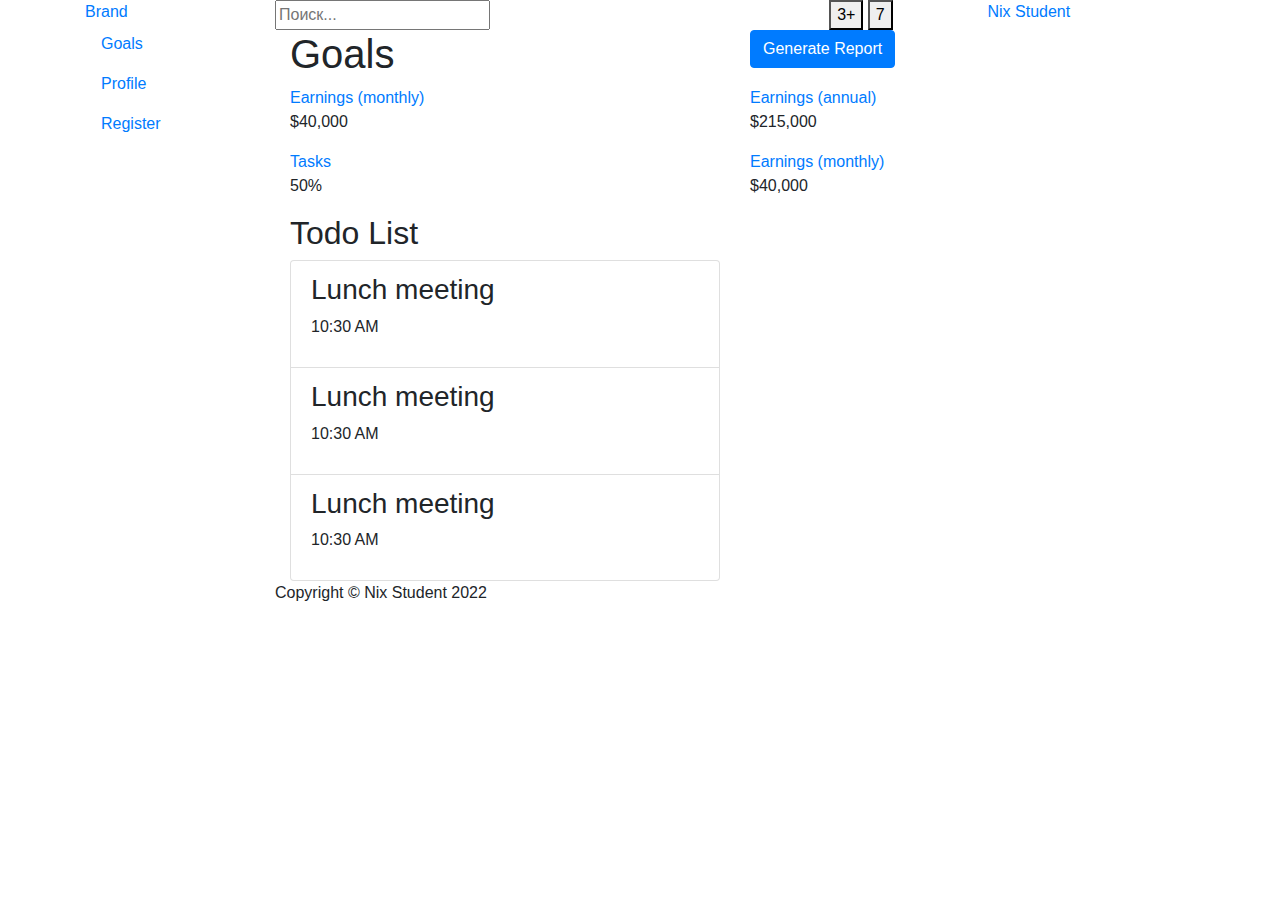
==== HW_bootstrap/index.html @ 2fa080c9 "homework bootstrap" ====
<!DOCTYPE html>
<html lang="en">
<head>
  <meta charset="UTF-8">
  <meta http-equiv="X-UA-Compatible" content="IE=edge">
  <meta name="viewport" content="width=device-width, initial-scale=1.0">
  <link rel="stylesheet" href="https://stackpath.bootstrapcdn.com/bootstrap/4.3.1/css/bootstrap.min.css" integrity="sha384-ggOyR0iXCbMQv3Xipma34MD+dH/1fQ784/j6cY/iJTQUOhcWr7x9JvoRxT2MZw1T" crossorigin="anonymous">
  <title>Goals</title>
</head>
<body>
  <div class="container">
    <div class="row">
      <div class="col-md-2">
        <nav class="nav flex-column">
          <a href="#" class="logo">Brand</a>
          <ul class="menu__list nav flex-column">
            <li class="menu-item nav-item active">
              <a class="menu__link nav-link" href="#">Goals</a>
            </li>
            <li class="menu-item nav-item">
              <a class="menu__link nav-link" href="profile.html">Profile</a>
            </li>
            <li class="menu-item nav-item">
              <a class="menu__link nav-link" href="register.html">Register</a>
            </li>
          </ul>
        </nav>
      </div>
      <div class="col-md-10">
        <header class="row">
          <div class="col-md-7">
            <form class="search" action="#" method="get">
              <label hidden id="search">Поле поиска</label>
              <input class="search-field" type="text" name="search" id="search" placeholder="Поиск...">
            </form>
          </div>
          <div class="col-md-2">
            <button class="notifications" type="button">
              <span>3+</span>
            </button>
            <button class="notifications" type="button">
              <span>7</span>
            </button>
          </div>
          <div class="col-md-3">
            <div class="profile">
              <a class="profile-name" href="#" data-text="O">Nix Student</a>
            </div>
          </div>
        </header>
        <main class="col-md-12">
          <div class="row">
            <h1 class="col-md-6 h1 title">Goals</h1>
            <div class="col-md-6">
              <button class="btn btn-primary" type="button">Generate Report</button>
            </div>
          </div>
          <div class="row">
            <div class="col-md-6">
              <a href="#">Earnings (monthly)</a>
              <p>$40,000</p>
            </div>
            <div class="col-md-6">
              <a href="#">Earnings (annual)</a>
              <p>$215,000</p>
            </div>
            <div class="col-md-6">
              <a href="#">Tasks</a>
              <p>50%</p>
            </div>
            <div class="col-md-6">
              <a href="#">Earnings (monthly)</a>
              <p>$40,000</p>
            </div>
          </div>
          <div class="row">
            <div class="col-md-6">
              <h2>Todo List</h2>
              <ul class="list-group">
                <li class="list-group-item">
                  <h3>Lunch meeting</h3>
                  <p>10:30 AM</p>
                </li>
                <li class="list-group-item">
                  <h3>Lunch meeting</h3>
                  <p>10:30 AM</p>
                </li>
                <li class="list-group-item">
                  <h3>Lunch meeting</h3>
                  <p>10:30 AM</p>
                </li>
              </ul>
            </div>
          </div>
        </main>
        <div class="row">
          <footer class="col-6">
            <p>Copyright &copy; Nix Student 2022</p>
          </footer>
        </div>
        
      </div>
      
    </div>
  </div>

  <script src="https://stackpath.bootstrapcdn.com/bootstrap/4.3.1/js/bootstrap.min.js" integrity="sha384-JjSmVgyd0p3pXB1rRibZUAYoIIy6OrQ6VrjIEaFf/nJGzIxFDsf4x0xIM+B07jRM" crossorigin="anonymous"></script>
  <script src="https://code.jquery.com/jquery-3.3.1.slim.min.js" integrity="sha384-q8i/X+965DzO0rT7abK41JStQIAqVgRVzpbzo5smXKp4YfRvH+8abtTE1Pi6jizo" crossorigin="anonymous"></script>
  <script src="https://cdnjs.cloudflare.com/ajax/libs/popper.js/1.14.7/umd/popper.min.js" integrity="sha384-UO2eT0CpHqdSJQ6hJty5KVphtPhzWj9WO1clHTMGa3JDZwrnQq4sF86dIHNDz0W1" crossorigin="anonymous"></script>
</body>
</html>
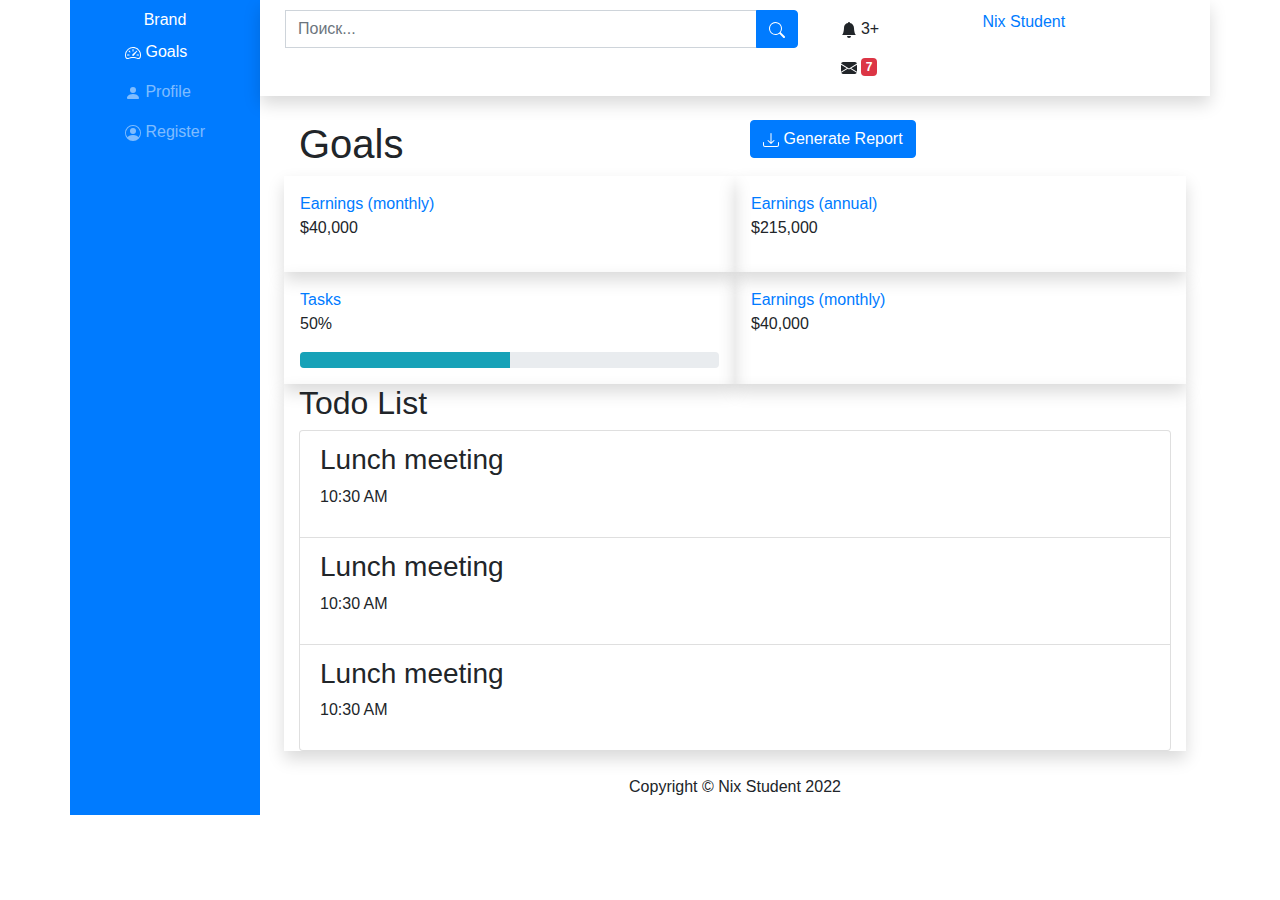
==== commit 68a80c05: "added changes" ====
--- a/HW_bootstrap/index.html
+++ b/HW_bootstrap/index.html
@@ -1,45 +1,96 @@
 <!DOCTYPE html>
 <html lang="en">
+
 <head>
   <meta charset="UTF-8">
   <meta http-equiv="X-UA-Compatible" content="IE=edge">
   <meta name="viewport" content="width=device-width, initial-scale=1.0">
-  <link rel="stylesheet" href="https://stackpath.bootstrapcdn.com/bootstrap/4.3.1/css/bootstrap.min.css" integrity="sha384-ggOyR0iXCbMQv3Xipma34MD+dH/1fQ784/j6cY/iJTQUOhcWr7x9JvoRxT2MZw1T" crossorigin="anonymous">
+  <link rel="stylesheet" href="https://stackpath.bootstrapcdn.com/bootstrap/4.3.1/css/bootstrap.min.css"
+    integrity="sha384-ggOyR0iXCbMQv3Xipma34MD+dH/1fQ784/j6cY/iJTQUOhcWr7x9JvoRxT2MZw1T" crossorigin="anonymous">
+  <link rel="stylesheet" href="css/style.css">
   <title>Goals</title>
 </head>
+
 <body>
-  <div class="container">
+  <div class="container bg-">
     <div class="row">
-      <div class="col-md-2">
-        <nav class="nav flex-column">
-          <a href="#" class="logo">Brand</a>
-          <ul class="menu__list nav flex-column">
-            <li class="menu-item nav-item active">
-              <a class="menu__link nav-link" href="#">Goals</a>
+      <div class="col-md-2 bg-primary">
+
+        <nav class="navbar flex-column navbar-dark">
+          <a class="logo">Brand</a>
+          <ul class="navbar-nav">
+            <li class="nav-item active">
+              <a class="nav-link" href="index.html">
+                <span>
+                  <svg xmlns="http://www.w3.org/2000/svg" width="16" height="16" fill="currentColor"
+                    class="bi bi-speedometer2" viewBox="0 0 16 16">
+                    <path
+                      d="M8 4a.5.5 0 0 1 .5.5V6a.5.5 0 0 1-1 0V4.5A.5.5 0 0 1 8 4zM3.732 5.732a.5.5 0 0 1 .707 0l.915.914a.5.5 0 1 1-.708.708l-.914-.915a.5.5 0 0 1 0-.707zM2 10a.5.5 0 0 1 .5-.5h1.586a.5.5 0 0 1 0 1H2.5A.5.5 0 0 1 2 10zm9.5 0a.5.5 0 0 1 .5-.5h1.5a.5.5 0 0 1 0 1H12a.5.5 0 0 1-.5-.5zm.754-4.246a.389.389 0 0 0-.527-.02L7.547 9.31a.91.91 0 1 0 1.302 1.258l3.434-4.297a.389.389 0 0 0-.029-.518z" />
+                    <path fill-rule="evenodd"
+                      d="M0 10a8 8 0 1 1 15.547 2.661c-.442 1.253-1.845 1.602-2.932 1.25C11.309 13.488 9.475 13 8 13c-1.474 0-3.31.488-4.615.911-1.087.352-2.49.003-2.932-1.25A7.988 7.988 0 0 1 0 10zm8-7a7 7 0 0 0-6.603 9.329c.203.575.923.876 1.68.63C4.397 12.533 6.358 12 8 12s3.604.532 4.923.96c.757.245 1.477-.056 1.68-.631A7 7 0 0 0 8 3z" />
+                  </svg>
+                </span>
+                Goals</a>
             </li>
-            <li class="menu-item nav-item">
-              <a class="menu__link nav-link" href="profile.html">Profile</a>
+            <li class="nav-item">
+              <a class="nav-link" href="profile.html">
+                <span>
+                  <svg xmlns="http://www.w3.org/2000/svg" width="16" height="16" fill="currentColor"
+                    class="bi bi-person-fill" viewBox="0 0 16 16">
+                    <path d="M3 14s-1 0-1-1 1-4 6-4 6 3 6 4-1 1-1 1H3zm5-6a3 3 0 1 0 0-6 3 3 0 0 0 0 6z" />
+                  </svg>
+                </span>
+                Profile</a>
             </li>
-            <li class="menu-item nav-item">
-              <a class="menu__link nav-link" href="register.html">Register</a>
+            <li class="nav-item">
+              <a class="nav-link" href="register.html">
+                <span>
+                  <svg xmlns="http://www.w3.org/2000/svg" width="16" height="16" fill="currentColor"
+                    class="bi bi-person-circle" viewBox="0 0 16 16">
+                    <path d="M11 6a3 3 0 1 1-6 0 3 3 0 0 1 6 0z" />
+                    <path fill-rule="evenodd"
+                      d="M0 8a8 8 0 1 1 16 0A8 8 0 0 1 0 8zm8-7a7 7 0 0 0-5.468 11.37C3.242 11.226 4.805 10 8 10s4.757 1.225 5.468 2.37A7 7 0 0 0 8 1z" />
+                  </svg>
+                </span>
+                Register</a>
             </li>
           </ul>
         </nav>
       </div>
       <div class="col-md-10">
-        <header class="row">
+        <header class="row header shadow">
           <div class="col-md-7">
-            <form class="search" action="#" method="get">
+            <form class="search input-group" action="#" method="get">
               <label hidden id="search">Поле поиска</label>
-              <input class="search-field" type="text" name="search" id="search" placeholder="Поиск...">
+              <input class="search-field form-control" type="text" name="search" id="search" placeholder="Поиск..."
+                area-label="Search term" area-describedby="basic-addon">
+              <div class="input-group-append">
+                <button class="btn btn-primary" type="button">
+                  <svg xmlns="http://www.w3.org/2000/svg" width="16" height="16" fill="currentColor"
+                    class="bi bi-search" viewBox="0 0 16 16">
+                    <path
+                      d="M11.742 10.344a6.5 6.5 0 1 0-1.397 1.398h-.001c.03.04.062.078.098.115l3.85 3.85a1 1 0 0 0 1.415-1.414l-3.85-3.85a1.007 1.007 0 0 0-.115-.1zM12 6.5a5.5 5.5 0 1 1-11 0 5.5 5.5 0 0 1 11 0z" />
+                  </svg>
+                </button>
+              </div>
             </form>
           </div>
           <div class="col-md-2">
-            <button class="notifications" type="button">
+            <button class="btn" type="button">
+              <svg xmlns="http://www.w3.org/2000/svg" width="16" height="16" fill="currentColor" class="bi bi-bell-fill"
+                viewBox="0 0 16 16">
+                <path
+                  d="M8 16a2 2 0 0 0 2-2H6a2 2 0 0 0 2 2zm.995-14.901a1 1 0 1 0-1.99 0A5.002 5.002 0 0 0 3 6c0 1.098-.5 6-2 7h14c-1.5-1-2-5.902-2-7 0-2.42-1.72-4.44-4.005-4.901z" />
+              </svg>
               <span>3+</span>
             </button>
-            <button class="notifications" type="button">
-              <span>7</span>
+            <button class="btn" type="button">
+              <svg xmlns="http://www.w3.org/2000/svg" width="16" height="16" fill="currentColor"
+                class="bi bi-envelope-fill" viewBox="0 0 16 16">
+                <path
+                  d="M.05 3.555A2 2 0 0 1 2 2h12a2 2 0 0 1 1.95 1.555L8 8.414.05 3.555ZM0 4.697v7.104l5.803-3.558L0 4.697ZM6.761 8.83l-6.57 4.027A2 2 0 0 0 2 14h12a2 2 0 0 0 1.808-1.144l-6.57-4.027L8 9.586l-1.239-.757Zm3.436-.586L16 11.801V4.697l-5.803 3.546Z" />
+              </svg>
+              <span class="badge badge-danger">7</span>
             </button>
           </div>
           <div class="col-md-3">
@@ -48,64 +99,81 @@
             </div>
           </div>
         </header>
-        <main class="col-md-12">
-          <div class="row">
-            <h1 class="col-md-6 h1 title">Goals</h1>
-            <div class="col-md-6">
-              <button class="btn btn-primary" type="button">Generate Report</button>
+        <main class="row p-4">
+
+          <h1 class="col-md-6 h1 title">Goals</h1>
+          <div class="col-md-6">
+            <button class="btn btn-primary" type="button">
+              <svg xmlns="http://www.w3.org/2000/svg" width="16" height="16" fill="currentColor" class="bi bi-download"
+                viewBox="0 0 16 16">
+                <path
+                  d="M.5 9.9a.5.5 0 0 1 .5.5v2.5a1 1 0 0 0 1 1h12a1 1 0 0 0 1-1v-2.5a.5.5 0 0 1 1 0v2.5a2 2 0 0 1-2 2H2a2 2 0 0 1-2-2v-2.5a.5.5 0 0 1 .5-.5z" />
+                <path
+                  d="M7.646 11.854a.5.5 0 0 0 .708 0l3-3a.5.5 0 0 0-.708-.708L8.5 10.293V1.5a.5.5 0 0 0-1 0v8.793L5.354 8.146a.5.5 0 1 0-.708.708l3 3z" />
+              </svg>
+              Generate Report</button>
+          </div>
+
+
+          <div class="col-md-6 shadow p-3">
+            <a href="#">Earnings (monthly)</a>
+            <p>$40,000</p>
+          </div>
+          <div class="col-md-6 shadow p-3">
+            <a href="#">Earnings (annual)</a>
+            <p>$215,000</p>
+          </div>
+          <div class="col-md-6 shadow p-3">
+            <a href="#">Tasks</a>
+            <p>50%</p>
+            <div class="progress">
+              <div class="progress-bar bg-info" role="progressbar" style="width: 50%" aria-valuenow="25"
+                aria-valuemin="0" aria-valuemax="100"></div>
             </div>
           </div>
-          <div class="row">
-            <div class="col-md-6">
-              <a href="#">Earnings (monthly)</a>
-              <p>$40,000</p>
-            </div>
-            <div class="col-md-6">
-              <a href="#">Earnings (annual)</a>
-              <p>$215,000</p>
-            </div>
-            <div class="col-md-6">
-              <a href="#">Tasks</a>
-              <p>50%</p>
-            </div>
-            <div class="col-md-6">
-              <a href="#">Earnings (monthly)</a>
-              <p>$40,000</p>
-            </div>
+          <div class="col-md-6 shadow p-3">
+            <a href="#">Earnings (monthly)</a>
+            <p>$40,000</p>
           </div>
-          <div class="row">
-            <div class="col-md-6">
-              <h2>Todo List</h2>
-              <ul class="list-group">
-                <li class="list-group-item">
-                  <h3>Lunch meeting</h3>
-                  <p>10:30 AM</p>
-                </li>
-                <li class="list-group-item">
-                  <h3>Lunch meeting</h3>
-                  <p>10:30 AM</p>
-                </li>
-                <li class="list-group-item">
-                  <h3>Lunch meeting</h3>
-                  <p>10:30 AM</p>
-                </li>
-              </ul>
-            </div>
+
+
+          <div class="col-md-12 shadow">
+            <h2 class="h2 title">Todo List</h2>
+            <ul class="list-group">
+              <li class="list-group-item">
+                <h3>Lunch meeting</h3>
+                <p>10:30 AM</p>
+              </li>
+              <li class="list-group-item">
+                <h3>Lunch meeting</h3>
+                <p>10:30 AM</p>
+              </li>
+              <li class="list-group-item">
+                <h3>Lunch meeting</h3>
+                <p>10:30 AM</p>
+              </li>
+            </ul>
           </div>
+
         </main>
-        <div class="row">
-          <footer class="col-6">
-            <p>Copyright &copy; Nix Student 2022</p>
-          </footer>
-        </div>
-        
+        <footer class="row justify-content-center">
+          <p>Copyright &copy; Nix Student 2022</p>
+        </footer>
+
       </div>
-      
+
     </div>
   </div>
 
-  <script src="https://stackpath.bootstrapcdn.com/bootstrap/4.3.1/js/bootstrap.min.js" integrity="sha384-JjSmVgyd0p3pXB1rRibZUAYoIIy6OrQ6VrjIEaFf/nJGzIxFDsf4x0xIM+B07jRM" crossorigin="anonymous"></script>
-  <script src="https://code.jquery.com/jquery-3.3.1.slim.min.js" integrity="sha384-q8i/X+965DzO0rT7abK41JStQIAqVgRVzpbzo5smXKp4YfRvH+8abtTE1Pi6jizo" crossorigin="anonymous"></script>
-  <script src="https://cdnjs.cloudflare.com/ajax/libs/popper.js/1.14.7/umd/popper.min.js" integrity="sha384-UO2eT0CpHqdSJQ6hJty5KVphtPhzWj9WO1clHTMGa3JDZwrnQq4sF86dIHNDz0W1" crossorigin="anonymous"></script>
+  <script src="https://stackpath.bootstrapcdn.com/bootstrap/4.3.1/js/bootstrap.min.js"
+    integrity="sha384-JjSmVgyd0p3pXB1rRibZUAYoIIy6OrQ6VrjIEaFf/nJGzIxFDsf4x0xIM+B07jRM" crossorigin="anonymous">
+  </script>
+  <script src="https://code.jquery.com/jquery-3.3.1.slim.min.js"
+    integrity="sha384-q8i/X+965DzO0rT7abK41JStQIAqVgRVzpbzo5smXKp4YfRvH+8abtTE1Pi6jizo" crossorigin="anonymous">
+  </script>
+  <script src="https://cdnjs.cloudflare.com/ajax/libs/popper.js/1.14.7/umd/popper.min.js"
+    integrity="sha384-UO2eT0CpHqdSJQ6hJty5KVphtPhzWj9WO1clHTMGa3JDZwrnQq4sF86dIHNDz0W1" crossorigin="anonymous">
+  </script>
 </body>
+
 </html>--- a/HW_bootstrap/css/style.css
+++ b/HW_bootstrap/css/style.css
@@ -0,0 +1,39 @@
+.navbar a.logo {
+  color: #fff;
+}
+
+.header {
+  padding: 10px;
+}
+
+.navbar a.logo:hover {
+  color: #fff;
+}
+
+.profile-img {
+  width: 200px;
+  height: 200px;
+  object-fit: cover;
+}
+
+.register-img {
+  min-width: 200px;
+  height: auto;
+  object-fit: cover;
+}
+
+.photo-bg {
+  background-color: #e5e5e5;
+}
+
+.list-group-item > div {
+  margin-bottom: 10px;
+  display: flex;
+  justify-content: space-between;
+}
+
+.btn-facebook {
+  background-color: rgb(35, 10, 146);
+  color: #fff;
+}
+
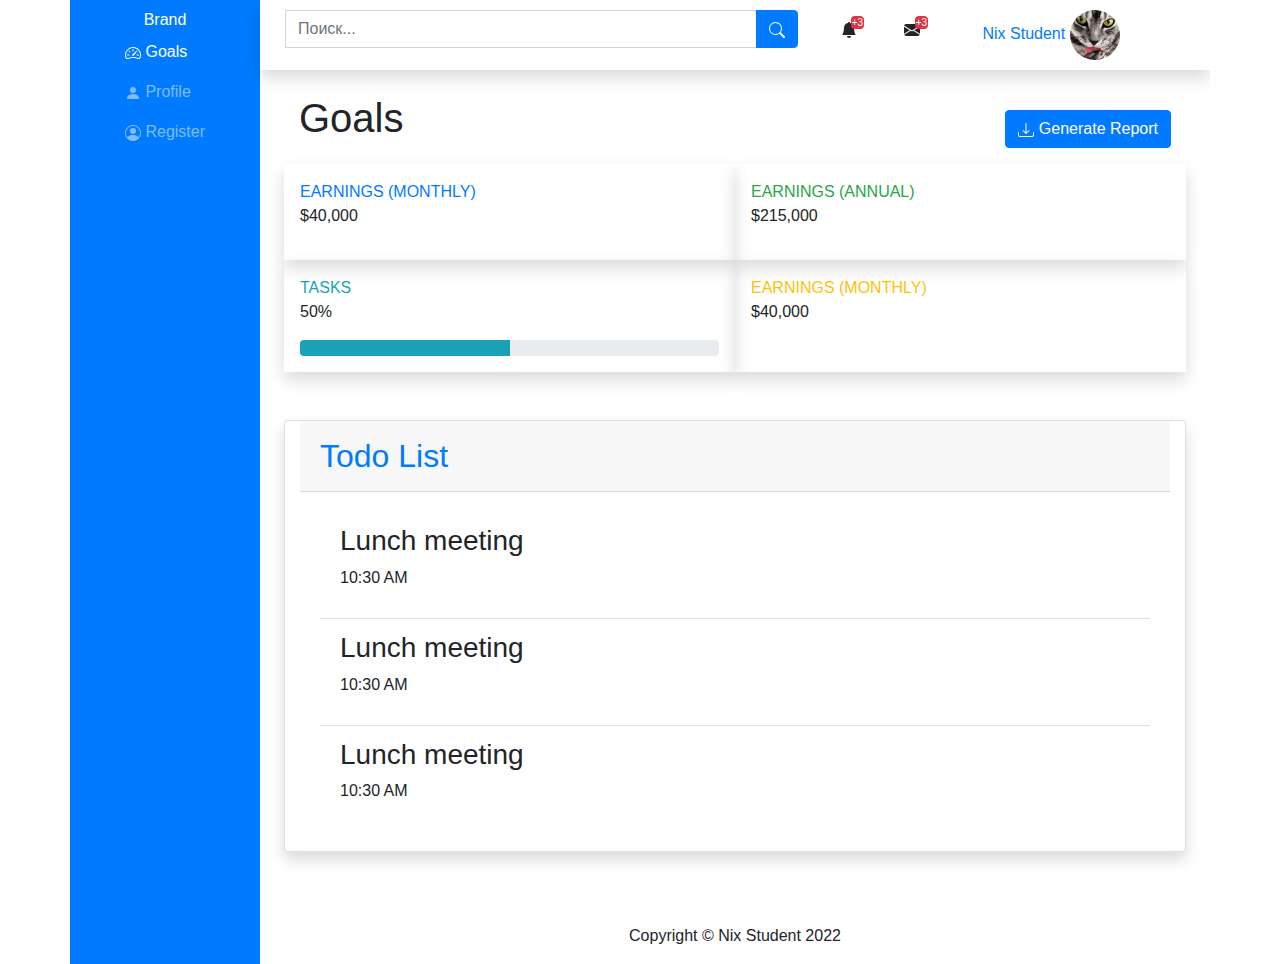
==== commit 38b6737d: "added changes" ====
--- a/HW_bootstrap/index.html
+++ b/HW_bootstrap/index.html
@@ -12,7 +12,7 @@
 </head>
 
 <body>
-  <div class="container bg-">
+  <div class="container overflow-hidden">
     <div class="row">
       <div class="col-md-2 bg-primary">
 
@@ -76,34 +76,35 @@
             </form>
           </div>
           <div class="col-md-2">
-            <button class="btn" type="button">
+            <button class="btn btn-alarm" type="button">
               <svg xmlns="http://www.w3.org/2000/svg" width="16" height="16" fill="currentColor" class="bi bi-bell-fill"
                 viewBox="0 0 16 16">
                 <path
                   d="M8 16a2 2 0 0 0 2-2H6a2 2 0 0 0 2 2zm.995-14.901a1 1 0 1 0-1.99 0A5.002 5.002 0 0 0 3 6c0 1.098-.5 6-2 7h14c-1.5-1-2-5.902-2-7 0-2.42-1.72-4.44-4.005-4.901z" />
               </svg>
-              <span>3+</span>
+
             </button>
-            <button class="btn" type="button">
+            <button class="btn btn-message" type="button">
               <svg xmlns="http://www.w3.org/2000/svg" width="16" height="16" fill="currentColor"
                 class="bi bi-envelope-fill" viewBox="0 0 16 16">
                 <path
                   d="M.05 3.555A2 2 0 0 1 2 2h12a2 2 0 0 1 1.95 1.555L8 8.414.05 3.555ZM0 4.697v7.104l5.803-3.558L0 4.697ZM6.761 8.83l-6.57 4.027A2 2 0 0 0 2 14h12a2 2 0 0 0 1.808-1.144l-6.57-4.027L8 9.586l-1.239-.757Zm3.436-.586L16 11.801V4.697l-5.803 3.546Z" />
               </svg>
-              <span class="badge badge-danger">7</span>
+
             </button>
           </div>
           <div class="col-md-3">
             <div class="profile">
               <a class="profile-name" href="#" data-text="O">Nix Student</a>
+              <img class="user-img rounded-circle" src="img/user-img2.jpg" alt="">
             </div>
           </div>
         </header>
         <main class="row p-4">
 
           <h1 class="col-md-6 h1 title">Goals</h1>
-          <div class="col-md-6">
-            <button class="btn btn-primary" type="button">
+          <div class="col-md-6 my-3">
+            <button class="btn btn-primary float-right" type="button">
               <svg xmlns="http://www.w3.org/2000/svg" width="16" height="16" fill="currentColor" class="bi bi-download"
                 viewBox="0 0 16 16">
                 <path
@@ -116,15 +117,15 @@
 
 
           <div class="col-md-6 shadow p-3">
-            <a href="#">Earnings (monthly)</a>
+            <a class="text-uppercase text-primary" href="#">Earnings (monthly)</a>
             <p>$40,000</p>
           </div>
           <div class="col-md-6 shadow p-3">
-            <a href="#">Earnings (annual)</a>
+            <a class="text-uppercase text-success" href="#">Earnings (annual)</a>
             <p>$215,000</p>
           </div>
           <div class="col-md-6 shadow p-3">
-            <a href="#">Tasks</a>
+            <a class="text-uppercase text-info" href="#">Tasks</a>
             <p>50%</p>
             <div class="progress">
               <div class="progress-bar bg-info" role="progressbar" style="width: 50%" aria-valuenow="25"
@@ -132,27 +133,29 @@
             </div>
           </div>
           <div class="col-md-6 shadow p-3">
-            <a href="#">Earnings (monthly)</a>
+            <a class="text-uppercase text-warning" href="#">Earnings (monthly)</a>
             <p>$40,000</p>
           </div>
 
 
-          <div class="col-md-12 shadow">
-            <h2 class="h2 title">Todo List</h2>
-            <ul class="list-group">
-              <li class="list-group-item">
-                <h3>Lunch meeting</h3>
-                <p>10:30 AM</p>
-              </li>
-              <li class="list-group-item">
-                <h3>Lunch meeting</h3>
-                <p>10:30 AM</p>
-              </li>
-              <li class="list-group-item">
-                <h3>Lunch meeting</h3>
-                <p>10:30 AM</p>
-              </li>
-            </ul>
+          <div class="col-md-12 my-5 card shadow">
+            <h2 class="h2 card-header py-3 text-primary title">Todo List</h2>
+            <div class="card-body">
+              <ul class="list-group list-group-flush">
+                <li class="list-group-item">
+                  <h3>Lunch meeting</h3>
+                  <p>10:30 AM</p>
+                </li>
+                <li class="list-group-item">
+                  <h3>Lunch meeting</h3>
+                  <p>10:30 AM</p>
+                </li>
+                <li class="list-group-item">
+                  <h3>Lunch meeting</h3>
+                  <p>10:30 AM</p>
+                </li>
+              </ul>
+            </div>
           </div>
 
         </main>
--- a/HW_bootstrap/css/style.css
+++ b/HW_bootstrap/css/style.css
@@ -16,15 +16,44 @@
   object-fit: cover;
 }
 
+.user-img {
+  width: 50px;
+  height: 50px;
+  object-fit: cover;
+}
+
 .register-img {
-  min-width: 200px;
+  min-width: 180px;
   height: auto;
   object-fit: cover;
 }
 
-.photo-bg {
+.btn-alarm,
+.btn-message {
+  position: relative;
+}
+
+.btn-alarm::after,
+.btn-message::after {
+  position: relative;
+  content: '+3';
+  top: -0.5rem;
+  right: 1em;
+  font-size: x-small;
+  background-color: #dc3545;
+  color: #fff;
+  border-radius: 0.25rem;
+  padding: 0.05rem;
+}
+
+
+.rounded-more {
+  border-radius: 2rem;
+}
+
+/* .photo-bg {
   background-color: #e5e5e5;
-}
+} */
 
 .list-group-item > div {
   margin-bottom: 10px;
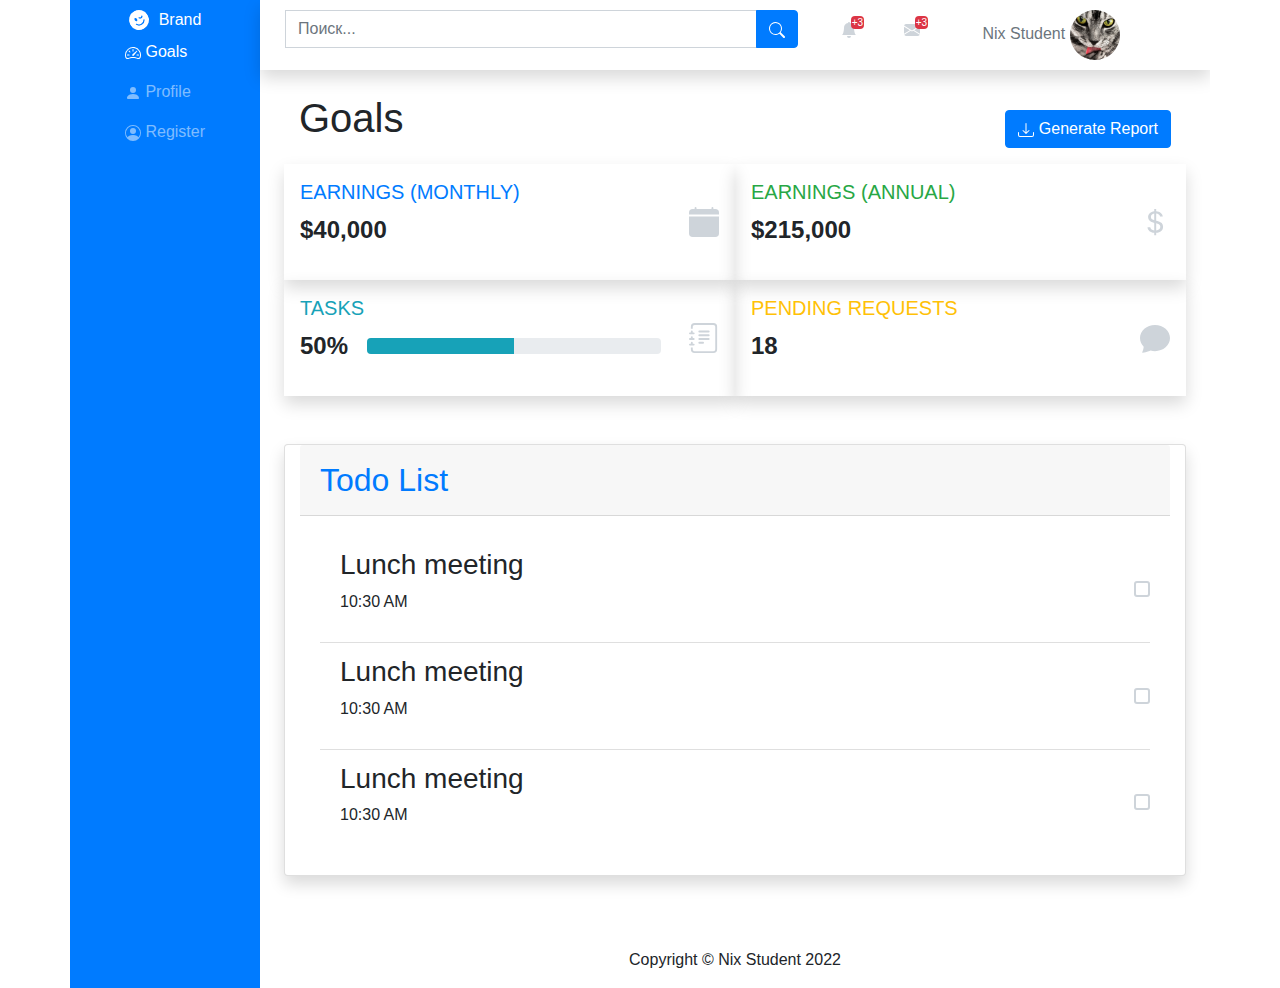
==== commit dd2169fb: "added changes" ====
--- a/HW_bootstrap/index.html
+++ b/HW_bootstrap/index.html
@@ -17,7 +17,13 @@
       <div class="col-md-2 bg-primary">
 
         <nav class="navbar flex-column navbar-dark">
-          <a class="logo">Brand</a>
+          <a class="logo">
+            <svg xmlns="http://www.w3.org/2000/svg" width="20" height="20" fill="currentColor"
+              class="bi bi-emoji-wink-fill" viewBox="0 0 16 16">
+              <path
+                d="M8 0a8 8 0 1 1 0 16A8 8 0 0 1 8 0zM7 6.5C7 5.672 6.552 5 6 5s-1 .672-1 1.5S5.448 8 6 8s1-.672 1-1.5zM4.285 9.567a.5.5 0 0 0-.183.683A4.498 4.498 0 0 0 8 12.5a4.5 4.5 0 0 0 3.898-2.25.5.5 0 1 0-.866-.5A3.498 3.498 0 0 1 8 11.5a3.498 3.498 0 0 1-3.032-1.75.5.5 0 0 0-.683-.183zm5.152-3.31a.5.5 0 0 0-.874.486c.33.595.958 1.007 1.687 1.007.73 0 1.356-.412 1.687-1.007a.5.5 0 0 0-.874-.486.934.934 0 0 1-.813.493.934.934 0 0 1-.813-.493z" />
+            </svg>
+            Brand</a>
           <ul class="navbar-nav">
             <li class="nav-item active">
               <a class="nav-link" href="index.html">
@@ -77,7 +83,7 @@
           </div>
           <div class="col-md-2">
             <button class="btn btn-alarm" type="button">
-              <svg xmlns="http://www.w3.org/2000/svg" width="16" height="16" fill="currentColor" class="bi bi-bell-fill"
+              <svg xmlns="http://www.w3.org/2000/svg" width="16" height="16" fill="#ced4da" class="bi bi-bell-fill"
                 viewBox="0 0 16 16">
                 <path
                   d="M8 16a2 2 0 0 0 2-2H6a2 2 0 0 0 2 2zm.995-14.901a1 1 0 1 0-1.99 0A5.002 5.002 0 0 0 3 6c0 1.098-.5 6-2 7h14c-1.5-1-2-5.902-2-7 0-2.42-1.72-4.44-4.005-4.901z" />
@@ -85,8 +91,8 @@
 
             </button>
             <button class="btn btn-message" type="button">
-              <svg xmlns="http://www.w3.org/2000/svg" width="16" height="16" fill="currentColor"
-                class="bi bi-envelope-fill" viewBox="0 0 16 16">
+              <svg xmlns="http://www.w3.org/2000/svg" width="16" height="16" fill="#ced4da" class="bi bi-envelope-fill"
+                viewBox="0 0 16 16">
                 <path
                   d="M.05 3.555A2 2 0 0 1 2 2h12a2 2 0 0 1 1.95 1.555L8 8.414.05 3.555ZM0 4.697v7.104l5.803-3.558L0 4.697ZM6.761 8.83l-6.57 4.027A2 2 0 0 0 2 14h12a2 2 0 0 0 1.808-1.144l-6.57-4.027L8 9.586l-1.239-.757Zm3.436-.586L16 11.801V4.697l-5.803 3.546Z" />
               </svg>
@@ -95,7 +101,7 @@
           </div>
           <div class="col-md-3">
             <div class="profile">
-              <a class="profile-name" href="#" data-text="O">Nix Student</a>
+              <a class="text-secondary" href="#" data-text="O">Nix Student</a>
               <img class="user-img rounded-circle" src="img/user-img2.jpg" alt="">
             </div>
           </div>
@@ -117,24 +123,50 @@
 
 
           <div class="col-md-6 shadow p-3">
-            <a class="text-uppercase text-primary" href="#">Earnings (monthly)</a>
-            <p>$40,000</p>
+            <h5 class="text-uppercase text-primary" href="#">Earnings (monthly)</h5>
+            <p class="goals-text">$40,000</p>
+            <svg xmlns="http://www.w3.org/2000/svg" width="30" height="30" fill="" class="bi bi-calendar-fill goals-img"
+              viewBox="0 0 16 16">
+              <path
+                d="M3.5 0a.5.5 0 0 1 .5.5V1h8V.5a.5.5 0 0 1 1 0V1h1a2 2 0 0 1 2 2v11a2 2 0 0 1-2 2H2a2 2 0 0 1-2-2V5h16V4H0V3a2 2 0 0 1 2-2h1V.5a.5.5 0 0 1 .5-.5z" />
+            </svg>
+          </div>
+          <div class="col-md-6 shadow p-3 g-5">
+            <h5 class="text-uppercase text-success" href="#">Earnings (annual)</h5>
+            <p class="goals-text">$215,000</p>
+            <svg xmlns="http://www.w3.org/2000/svg" width="30" height="30" fill=""
+              class="bi bi-currency-dollar goals-img" viewBox="0 0 16 16">
+              <path
+                d="M4 10.781c.148 1.667 1.513 2.85 3.591 3.003V15h1.043v-1.216c2.27-.179 3.678-1.438 3.678-3.3 0-1.59-.947-2.51-2.956-3.028l-.722-.187V3.467c1.122.11 1.879.714 2.07 1.616h1.47c-.166-1.6-1.54-2.748-3.54-2.875V1H7.591v1.233c-1.939.23-3.27 1.472-3.27 3.156 0 1.454.966 2.483 2.661 2.917l.61.162v4.031c-1.149-.17-1.94-.8-2.131-1.718H4zm3.391-3.836c-1.043-.263-1.6-.825-1.6-1.616 0-.944.704-1.641 1.8-1.828v3.495l-.2-.05zm1.591 1.872c1.287.323 1.852.859 1.852 1.769 0 1.097-.826 1.828-2.2 1.939V8.73l.348.086z" />
+            </svg>
           </div>
           <div class="col-md-6 shadow p-3">
-            <a class="text-uppercase text-success" href="#">Earnings (annual)</a>
-            <p>$215,000</p>
+            <h5 class="text-uppercase text-info" href="#">Tasks</h5>
+            <div class="goals-text d-flex align-items-center">50%
+              <div class="progress progress-width">
+                <div class="progress-bar bg-info" role="progressbar" style="width: 50%" aria-valuenow="25"
+                  aria-valuemin="0" aria-valuemax="100"></div>
+              </div>
+            </div>
+            <svg xmlns="http://www.w3.org/2000/svg" width="30" height="30" fill="" class="bi bi-journal-text goals-img"
+              viewBox="0 0 16 16">
+              <path
+                d="M5 10.5a.5.5 0 0 1 .5-.5h2a.5.5 0 0 1 0 1h-2a.5.5 0 0 1-.5-.5zm0-2a.5.5 0 0 1 .5-.5h5a.5.5 0 0 1 0 1h-5a.5.5 0 0 1-.5-.5zm0-2a.5.5 0 0 1 .5-.5h5a.5.5 0 0 1 0 1h-5a.5.5 0 0 1-.5-.5zm0-2a.5.5 0 0 1 .5-.5h5a.5.5 0 0 1 0 1h-5a.5.5 0 0 1-.5-.5z" />
+              <path
+                d="M3 0h10a2 2 0 0 1 2 2v12a2 2 0 0 1-2 2H3a2 2 0 0 1-2-2v-1h1v1a1 1 0 0 0 1 1h10a1 1 0 0 0 1-1V2a1 1 0 0 0-1-1H3a1 1 0 0 0-1 1v1H1V2a2 2 0 0 1 2-2z" />
+              <path
+                d="M1 5v-.5a.5.5 0 0 1 1 0V5h.5a.5.5 0 0 1 0 1h-2a.5.5 0 0 1 0-1H1zm0 3v-.5a.5.5 0 0 1 1 0V8h.5a.5.5 0 0 1 0 1h-2a.5.5 0 0 1 0-1H1zm0 3v-.5a.5.5 0 0 1 1 0v.5h.5a.5.5 0 0 1 0 1h-2a.5.5 0 0 1 0-1H1z" />
+            </svg>
+
           </div>
           <div class="col-md-6 shadow p-3">
-            <a class="text-uppercase text-info" href="#">Tasks</a>
-            <p>50%</p>
-            <div class="progress">
-              <div class="progress-bar bg-info" role="progressbar" style="width: 50%" aria-valuenow="25"
-                aria-valuemin="0" aria-valuemax="100"></div>
-            </div>
-          </div>
-          <div class="col-md-6 shadow p-3">
-            <a class="text-uppercase text-warning" href="#">Earnings (monthly)</a>
-            <p>$40,000</p>
+            <h5 class="text-uppercase text-warning" href="#">Pending requests</h5>
+            <p class="goals-text">18</p>
+            <svg xmlns="http://www.w3.org/2000/svg" width="30" height="30" fill="" class="goals-img bi bi-chat-fill"
+              viewBox="0 0 16 16">
+              <path
+                d="M8 15c4.418 0 8-3.134 8-7s-3.582-7-8-7-8 3.134-8 7c0 1.76.743 3.37 1.97 4.6-.097 1.016-.417 2.13-.771 2.966-.079.186.074.394.273.362 2.256-.37 3.597-.938 4.18-1.234A9.06 9.06 0 0 0 8 15z" />
+            </svg>
           </div>
 
 
@@ -145,14 +177,17 @@
                 <li class="list-group-item">
                   <h3>Lunch meeting</h3>
                   <p>10:30 AM</p>
+                  <span class="checkbox"></span>
                 </li>
                 <li class="list-group-item">
                   <h3>Lunch meeting</h3>
                   <p>10:30 AM</p>
+                  <span class="checkbox"></span>
                 </li>
                 <li class="list-group-item">
                   <h3>Lunch meeting</h3>
                   <p>10:30 AM</p>
+                  <span class="checkbox"></span>
                 </li>
               </ul>
             </div>
--- a/HW_bootstrap/css/style.css
+++ b/HW_bootstrap/css/style.css
@@ -1,5 +1,12 @@
 .navbar a.logo {
   color: #fff;
+  display: flex;
+  align-items: center;
+}
+
+.logo svg {
+  transform: rotate(-30deg);
+  margin-right: 10px;
 }
 
 .header {
@@ -46,11 +53,43 @@
   padding: 0.05rem;
 }
 
+.goals-img {
+   position: absolute;
+   right: 1rem;
+   top: 50%;
+   transform: translateY(-50%);
+   fill: #ced4da;
+}
+
+.goals-text {
+  display: flex;
+  font-size: 1.5rem;
+  font-weight: bold;
+}
+
+.checkbox {
+  position: absolute;
+  right: 0;
+  top: 50%;
+  transform: translateY(-50%);
+  width: 16px;
+  height: 16px;
+  border: 2px solid #ced4da;
+  border-radius: 3px;
+}
+
+.checkbox:hover {
+  cursor: pointer;
+}
 
 .rounded-more {
   border-radius: 2rem;
 }
 
+.progress-width {
+  width: 70%;
+  margin-left: 1.2rem;
+}
 /* .photo-bg {
   background-color: #e5e5e5;
 } */
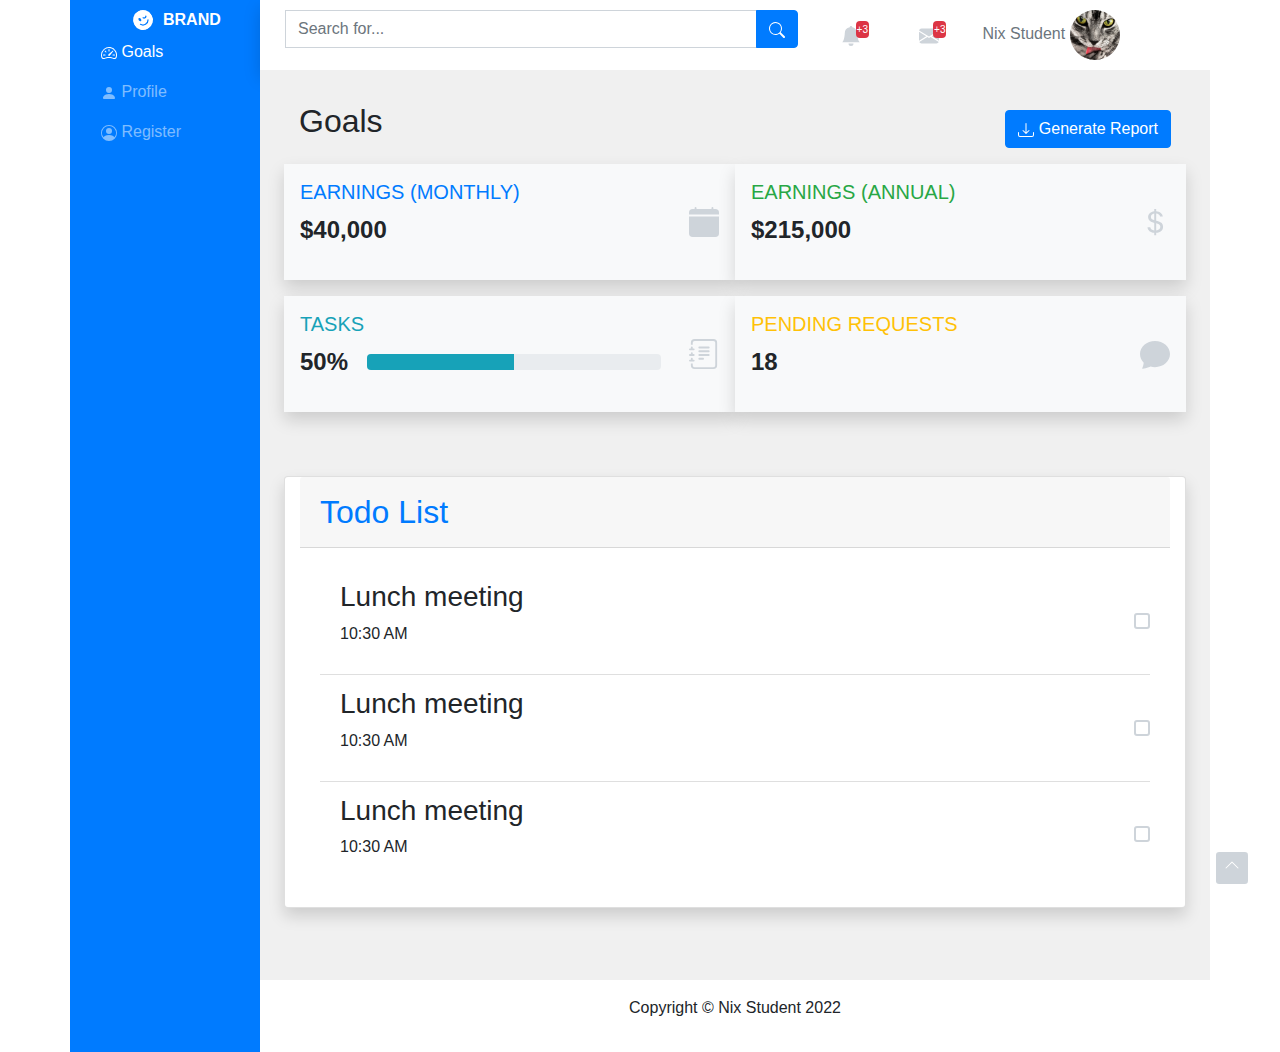
==== commit 67c6a190: "added changes" ====
--- a/HW_bootstrap/index.html
+++ b/HW_bootstrap/index.html
@@ -15,8 +15,7 @@
   <div class="container overflow-hidden">
     <div class="row">
       <div class="col-md-2 bg-primary">
-
-        <nav class="navbar flex-column navbar-dark">
+        <nav class="d-none d-md-block navbar flex-column navbar-dark">
           <a class="logo">
             <svg xmlns="http://www.w3.org/2000/svg" width="20" height="20" fill="currentColor"
               class="bi bi-emoji-wink-fill" viewBox="0 0 16 16">
@@ -63,12 +62,19 @@
           </ul>
         </nav>
       </div>
-      <div class="col-md-10">
+      <div class="col-12 col-md-10 position-relative">
         <header class="row header shadow">
-          <div class="col-md-7">
+          <div class="d-inline-block col-1 d-md-none">
+            <svg xmlns="http://www.w3.org/2000/svg" width="16" height="16" fill="#007bff" class="bi bi-list"
+              viewBox="0 0 16 16">
+              <path fill-rule="evenodd"
+                d="M2.5 12a.5.5 0 0 1 .5-.5h10a.5.5 0 0 1 0 1H3a.5.5 0 0 1-.5-.5zm0-4a.5.5 0 0 1 .5-.5h10a.5.5 0 0 1 0 1H3a.5.5 0 0 1-.5-.5zm0-4a.5.5 0 0 1 .5-.5h10a.5.5 0 0 1 0 1H3a.5.5 0 0 1-.5-.5z" />
+            </svg>
+          </div>
+          <div class="d-none d-md-block col-md-7">
             <form class="search input-group" action="#" method="get">
               <label hidden id="search">Поле поиска</label>
-              <input class="search-field form-control" type="text" name="search" id="search" placeholder="Поиск..."
+              <input class="search-field form-control" type="text" name="search" id="search" placeholder="Search for..."
                 area-label="Search term" area-describedby="basic-addon">
               <div class="input-group-append">
                 <button class="btn btn-primary" type="button">
@@ -81,35 +87,49 @@
               </div>
             </form>
           </div>
-          <div class="col-md-2">
-            <button class="btn btn-alarm" type="button">
-              <svg xmlns="http://www.w3.org/2000/svg" width="16" height="16" fill="#ced4da" class="bi bi-bell-fill"
-                viewBox="0 0 16 16">
-                <path
-                  d="M8 16a2 2 0 0 0 2-2H6a2 2 0 0 0 2 2zm.995-14.901a1 1 0 1 0-1.99 0A5.002 5.002 0 0 0 3 6c0 1.098-.5 6-2 7h14c-1.5-1-2-5.902-2-7 0-2.42-1.72-4.44-4.005-4.901z" />
-              </svg>
-
-            </button>
-            <button class="btn btn-message" type="button">
-              <svg xmlns="http://www.w3.org/2000/svg" width="16" height="16" fill="#ced4da" class="bi bi-envelope-fill"
-                viewBox="0 0 16 16">
-                <path
-                  d="M.05 3.555A2 2 0 0 1 2 2h12a2 2 0 0 1 1.95 1.555L8 8.414.05 3.555ZM0 4.697v7.104l5.803-3.558L0 4.697ZM6.761 8.83l-6.57 4.027A2 2 0 0 0 2 14h12a2 2 0 0 0 1.808-1.144l-6.57-4.027L8 9.586l-1.239-.757Zm3.436-.586L16 11.801V4.697l-5.803 3.546Z" />
-              </svg>
-
-            </button>
-          </div>
-          <div class="col-md-3">
+          <div class="d-md-none col-7">
+            <form class="search input-group" action="#" method="get">
+              <label hidden id="search">Поле поиска</label>
+              <input class="search-field form-control border-0" type="text" name="search" id="search"
+                area-label="Search term" area-describedby="basic-addon">
+              <div class="input-group-append">
+                <button class="btn" type="button">
+                  <svg xmlns="http://www.w3.org/2000/svg" width="16" height="16" fill="#ced4da" class="bi bi-search"
+                    viewBox="0 0 16 16">
+                    <path
+                      d="M11.742 10.344a6.5 6.5 0 1 0-1.397 1.398h-.001c.03.04.062.078.098.115l3.85 3.85a1 1 0 0 0 1.415-1.414l-3.85-3.85a1.007 1.007 0 0 0-.115-.1zM12 6.5a5.5 5.5 0 1 1-11 0 5.5 5.5 0 0 1 11 0z" />
+                  </svg>
+                </button>
+              </div>
+            </form>
+          </div>
+
+          <button class="btn btn-alarm col-1" type="button">
+            <svg xmlns="http://www.w3.org/2000/svg" width="20" height="20" fill="#ced4da" class="bi bi-bell-fill"
+              viewBox="0 0 16 16">
+              <path
+                d="M8 16a2 2 0 0 0 2-2H6a2 2 0 0 0 2 2zm.995-14.901a1 1 0 1 0-1.99 0A5.002 5.002 0 0 0 3 6c0 1.098-.5 6-2 7h14c-1.5-1-2-5.902-2-7 0-2.42-1.72-4.44-4.005-4.901z" />
+            </svg>
+          </button>
+
+          <button class="btn btn-message col-1" type="button">
+            <svg xmlns="http://www.w3.org/2000/svg" width="20" height="20" fill="#ced4da" class="bi bi-envelope-fill"
+              viewBox="0 0 16 16">
+              <path
+                d="M.05 3.555A2 2 0 0 1 2 2h12a2 2 0 0 1 1.95 1.555L8 8.414.05 3.555ZM0 4.697v7.104l5.803-3.558L0 4.697ZM6.761 8.83l-6.57 4.027A2 2 0 0 0 2 14h12a2 2 0 0 0 1.808-1.144l-6.57-4.027L8 9.586l-1.239-.757Zm3.436-.586L16 11.801V4.697l-5.803 3.546Z" />
+            </svg>
+          </button>
+
+          <div class="col-1 col-md-3">
             <div class="profile">
-              <a class="text-secondary" href="#" data-text="O">Nix Student</a>
+              <a class="text-secondary d-none d-md-inline-block href=" #" data-text="O">Nix Student</a>
               <img class="user-img rounded-circle" src="img/user-img2.jpg" alt="">
             </div>
           </div>
         </header>
-        <main class="row p-4">
-
-          <h1 class="col-md-6 h1 title">Goals</h1>
-          <div class="col-md-6 my-3">
+        <main class="row p-4 bg-main">
+          <h1 class="col-12 col-md-6 mb-3"><small>Goals</small></h1>
+          <div class="col-md-6 d-none d-md-block my-3">
             <button class="btn btn-primary float-right" type="button">
               <svg xmlns="http://www.w3.org/2000/svg" width="16" height="16" fill="currentColor" class="bi bi-download"
                 viewBox="0 0 16 16">
@@ -120,9 +140,7 @@
               </svg>
               Generate Report</button>
           </div>
-
-
-          <div class="col-md-6 shadow p-3">
+          <div class="col-12 col-md-6 shadow p-3 bg-light mb-3">
             <h5 class="text-uppercase text-primary" href="#">Earnings (monthly)</h5>
             <p class="goals-text">$40,000</p>
             <svg xmlns="http://www.w3.org/2000/svg" width="30" height="30" fill="" class="bi bi-calendar-fill goals-img"
@@ -131,7 +149,7 @@
                 d="M3.5 0a.5.5 0 0 1 .5.5V1h8V.5a.5.5 0 0 1 1 0V1h1a2 2 0 0 1 2 2v11a2 2 0 0 1-2 2H2a2 2 0 0 1-2-2V5h16V4H0V3a2 2 0 0 1 2-2h1V.5a.5.5 0 0 1 .5-.5z" />
             </svg>
           </div>
-          <div class="col-md-6 shadow p-3 g-5">
+          <div class="col-12 col-md-6 shadow p-3 g-5 bg-light mb-3">
             <h5 class="text-uppercase text-success" href="#">Earnings (annual)</h5>
             <p class="goals-text">$215,000</p>
             <svg xmlns="http://www.w3.org/2000/svg" width="30" height="30" fill=""
@@ -140,7 +158,7 @@
                 d="M4 10.781c.148 1.667 1.513 2.85 3.591 3.003V15h1.043v-1.216c2.27-.179 3.678-1.438 3.678-3.3 0-1.59-.947-2.51-2.956-3.028l-.722-.187V3.467c1.122.11 1.879.714 2.07 1.616h1.47c-.166-1.6-1.54-2.748-3.54-2.875V1H7.591v1.233c-1.939.23-3.27 1.472-3.27 3.156 0 1.454.966 2.483 2.661 2.917l.61.162v4.031c-1.149-.17-1.94-.8-2.131-1.718H4zm3.391-3.836c-1.043-.263-1.6-.825-1.6-1.616 0-.944.704-1.641 1.8-1.828v3.495l-.2-.05zm1.591 1.872c1.287.323 1.852.859 1.852 1.769 0 1.097-.826 1.828-2.2 1.939V8.73l.348.086z" />
             </svg>
           </div>
-          <div class="col-md-6 shadow p-3">
+          <div class="col-12 col-md-6 shadow p-3 bg-light mb-3">
             <h5 class="text-uppercase text-info" href="#">Tasks</h5>
             <div class="goals-text d-flex align-items-center">50%
               <div class="progress progress-width">
@@ -159,7 +177,7 @@
             </svg>
 
           </div>
-          <div class="col-md-6 shadow p-3">
+          <div class="col-12 col-md-6 shadow p-3 bg-light mb-3">
             <h5 class="text-uppercase text-warning" href="#">Pending requests</h5>
             <p class="goals-text">18</p>
             <svg xmlns="http://www.w3.org/2000/svg" width="30" height="30" fill="" class="goals-img bi bi-chat-fill"
@@ -168,9 +186,7 @@
                 d="M8 15c4.418 0 8-3.134 8-7s-3.582-7-8-7-8 3.134-8 7c0 1.76.743 3.37 1.97 4.6-.097 1.016-.417 2.13-.771 2.966-.079.186.074.394.273.362 2.256-.37 3.597-.938 4.18-1.234A9.06 9.06 0 0 0 8 15z" />
             </svg>
           </div>
-
-
-          <div class="col-md-12 my-5 card shadow">
+          <div class="col-12 my-5 card shadow">
             <h2 class="h2 card-header py-3 text-primary title">Todo List</h2>
             <div class="card-body">
               <ul class="list-group list-group-flush">
@@ -192,14 +208,20 @@
               </ul>
             </div>
           </div>
-
         </main>
-        <footer class="row justify-content-center">
-          <p>Copyright &copy; Nix Student 2022</p>
+        <footer class="row p-3">
+          <p class="col-12 text-center">Copyright &copy; Nix Student 2022</p>
         </footer>
-
+        <div class="button-up">
+          <a href="#top">
+            <svg xmlns="http://www.w3.org/2000/svg" width="16" height="16" fill="white" class="bi bi-chevron-up"
+              viewBox="0 0 16 16">
+              <path fill-rule="evenodd"
+                d="M7.646 4.646a.5.5 0 0 1 .708 0l6 6a.5.5 0 0 1-.708.708L8 5.707l-5.646 5.647a.5.5 0 0 1-.708-.708l6-6z" />
+            </svg>
+          </a>
+        </div>
       </div>
-
     </div>
   </div>
 
--- a/HW_bootstrap/css/style.css
+++ b/HW_bootstrap/css/style.css
@@ -2,6 +2,13 @@
   color: #fff;
   display: flex;
   align-items: center;
+  text-transform: uppercase;
+  font-weight: bold;
+  padding-left: 2rem;
+}
+
+.navbar a.logo:hover {
+  color: #fff;
 }
 
 .logo svg {
@@ -11,10 +18,6 @@
 
 .header {
   padding: 10px;
-}
-
-.navbar a.logo:hover {
-  color: #fff;
 }
 
 .profile-img {
@@ -27,6 +30,14 @@
   width: 50px;
   height: 50px;
   object-fit: cover;
+}
+
+@media screen and (max-width: 767px) {
+  .user-img {
+    width: 35px;
+    height: 35px;
+  }
+ 
 }
 
 .register-img {
@@ -42,15 +53,19 @@
 
 .btn-alarm::after,
 .btn-message::after {
-  position: relative;
+  position: absolute;
   content: '+3';
-  top: -0.5rem;
-  right: 1em;
+  top: 10px;
+  right: 20px;
   font-size: x-small;
   background-color: #dc3545;
   color: #fff;
-  border-radius: 0.25rem;
-  padding: 0.05rem;
+  border-radius: 4px;
+  padding: 1px;
+}
+
+.bg-main {
+  background-color: #f0f0f0;
 }
 
 .goals-img {
@@ -105,3 +120,18 @@
   color: #fff;
 }
 
+.register-button{
+  margin-bottom: 1rem;
+  border-bottom: 1px solid #ced4da;
+}
+
+.button-up {
+  position: fixed;
+  right: 2rem;
+  bottom: 1rem; 
+  width: 2rem;
+  height: 2rem;
+  border-radius: 0.2rem;
+  text-align: center;
+  background-color: #ced4da;
+}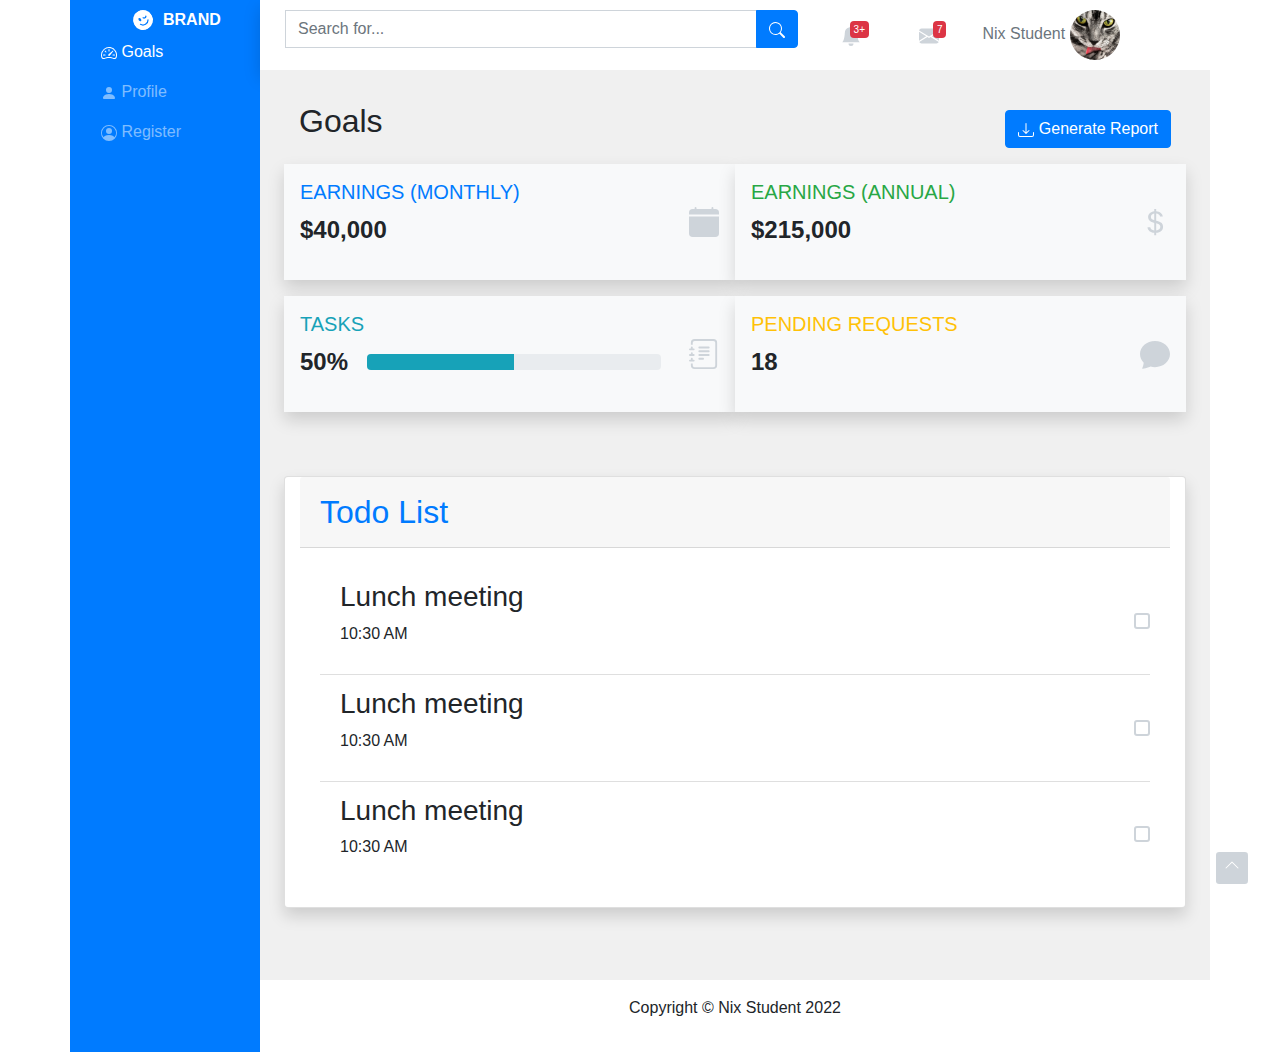
==== commit ce97f7bb: "added the last changes" ====
--- a/HW_bootstrap/index.html
+++ b/HW_bootstrap/index.html
@@ -62,6 +62,7 @@
           </ul>
         </nav>
       </div>
+
       <div class="col-12 col-md-10 position-relative">
         <header class="row header shadow">
           <div class="d-inline-block col-1 d-md-none">
@@ -103,23 +104,22 @@
               </div>
             </form>
           </div>
-
-          <button class="btn btn-alarm col-1" type="button">
+          <button class="btn btn-alarm col-1" type="button" title="New events!" data-toggle="popover"
+            data-placement="bottom" data-content="You've got 3+ notifications!">
             <svg xmlns="http://www.w3.org/2000/svg" width="20" height="20" fill="#ced4da" class="bi bi-bell-fill"
               viewBox="0 0 16 16">
               <path
                 d="M8 16a2 2 0 0 0 2-2H6a2 2 0 0 0 2 2zm.995-14.901a1 1 0 1 0-1.99 0A5.002 5.002 0 0 0 3 6c0 1.098-.5 6-2 7h14c-1.5-1-2-5.902-2-7 0-2.42-1.72-4.44-4.005-4.901z" />
             </svg>
           </button>
-
-          <button class="btn btn-message col-1" type="button">
+          <button class="btn btn-message col-1" type="button" title="New income message" data-toggle="popover"
+            data-placement="bottom" data-content="You've got 7 new messages!">
             <svg xmlns="http://www.w3.org/2000/svg" width="20" height="20" fill="#ced4da" class="bi bi-envelope-fill"
               viewBox="0 0 16 16">
               <path
                 d="M.05 3.555A2 2 0 0 1 2 2h12a2 2 0 0 1 1.95 1.555L8 8.414.05 3.555ZM0 4.697v7.104l5.803-3.558L0 4.697ZM6.761 8.83l-6.57 4.027A2 2 0 0 0 2 14h12a2 2 0 0 0 1.808-1.144l-6.57-4.027L8 9.586l-1.239-.757Zm3.436-.586L16 11.801V4.697l-5.803 3.546Z" />
             </svg>
           </button>
-
           <div class="col-1 col-md-3">
             <div class="profile">
               <a class="text-secondary d-none d-md-inline-block href=" #" data-text="O">Nix Student</a>
@@ -127,6 +127,7 @@
             </div>
           </div>
         </header>
+
         <main class="row p-4 bg-main">
           <h1 class="col-12 col-md-6 mb-3"><small>Goals</small></h1>
           <div class="col-md-6 d-none d-md-block my-3">
@@ -209,6 +210,7 @@
             </div>
           </div>
         </main>
+
         <footer class="row p-3">
           <p class="col-12 text-center">Copyright &copy; Nix Student 2022</p>
         </footer>
@@ -225,14 +227,32 @@
     </div>
   </div>
 
-  <script src="https://stackpath.bootstrapcdn.com/bootstrap/4.3.1/js/bootstrap.min.js"
-    integrity="sha384-JjSmVgyd0p3pXB1rRibZUAYoIIy6OrQ6VrjIEaFf/nJGzIxFDsf4x0xIM+B07jRM" crossorigin="anonymous">
-  </script>
-  <script src="https://code.jquery.com/jquery-3.3.1.slim.min.js"
-    integrity="sha384-q8i/X+965DzO0rT7abK41JStQIAqVgRVzpbzo5smXKp4YfRvH+8abtTE1Pi6jizo" crossorigin="anonymous">
-  </script>
-  <script src="https://cdnjs.cloudflare.com/ajax/libs/popper.js/1.14.7/umd/popper.min.js"
-    integrity="sha384-UO2eT0CpHqdSJQ6hJty5KVphtPhzWj9WO1clHTMGa3JDZwrnQq4sF86dIHNDz0W1" crossorigin="anonymous">
+  <!-- jQuery library -->
+  <script src="https://code.jquery.com/jquery-3.2.1.slim.min.js"
+    integrity="sha384-KJ3o2DKtIkvYIK3UENzmM7KCkRr/rE9/Qpg6aAZGJwFDMVNA/GpGFF93hXpG5KkN" crossorigin="anonymous">
+  </script>
+
+  <!-- Popper -->
+  <script src="https://cdnjs.cloudflare.com/ajax/libs/popper.js/1.12.9/umd/popper.min.js"
+    integrity="sha384-ApNbgh9B+Y1QKtv3Rn7W3mgPxhU9K/ScQsAP7hUibX39j7fakFPskvXusvfa0b4Q" crossorigin="anonymous">
+  </script>
+
+  <!-- Latest compiled and minified Bootstrap JavaScript -->
+  <script src="https://maxcdn.bootstrapcdn.com/bootstrap/4.0.0/js/bootstrap.min.js"
+    integrity="sha384-JZR6Spejh4U02d8jOt6vLEHfe/JQGiRRSQQxSfFWpi1MquVdAyjUar5+76PVCmYl" crossorigin="anonymous">
+  </script>
+
+  <!-- Initialize Bootstrap functionality -->
+  <script>
+    // Initialize tooltip component
+    $(function () {
+      $('[data-toggle="tooltip"]').tooltip()
+    })
+
+    // Initialize popover component
+    $(function () {
+      $('[data-toggle="popover"]').popover()
+    })
   </script>
 </body>
 
--- a/HW_bootstrap/css/style.css
+++ b/HW_bootstrap/css/style.css
@@ -1,3 +1,26 @@
+.profile-img, .user-img, .register-img {
+  object-fit: cover;
+}
+
+.btn-alarm, .btn-message {
+  position: relative;
+}
+.btn-alarm::after, .btn-message::after {
+  position: absolute;
+  top: 10px;
+  right: 20px;
+  font-size: x-small;
+  background-color: #dc3545;
+  color: #fff;
+  border-radius: 4px;
+  padding: 1px 4px;
+}
+
+.list-group-item > div {
+  display: flex;
+  justify-content: space-between;
+}
+
 .navbar a.logo {
   color: #fff;
   display: flex;
@@ -6,12 +29,10 @@
   font-weight: bold;
   padding-left: 2rem;
 }
-
 .navbar a.logo:hover {
   color: #fff;
 }
-
-.logo svg {
+.navbar a.logo svg {
   transform: rotate(-30deg);
   margin-right: 10px;
 }
@@ -23,13 +44,11 @@
 .profile-img {
   width: 200px;
   height: 200px;
-  object-fit: cover;
 }
 
 .user-img {
   width: 50px;
   height: 50px;
-  object-fit: cover;
 }
 
 @media screen and (max-width: 767px) {
@@ -37,31 +56,18 @@
     width: 35px;
     height: 35px;
   }
- 
 }
-
 .register-img {
   min-width: 180px;
   height: auto;
-  object-fit: cover;
 }
 
-.btn-alarm,
-.btn-message {
-  position: relative;
+.btn-alarm::after {
+  content: '3+';
 }
 
-.btn-alarm::after,
 .btn-message::after {
-  position: absolute;
-  content: '+3';
-  top: 10px;
-  right: 20px;
-  font-size: x-small;
-  background-color: #dc3545;
-  color: #fff;
-  border-radius: 4px;
-  padding: 1px;
+  content: '7';
 }
 
 .bg-main {
@@ -69,11 +75,11 @@
 }
 
 .goals-img {
-   position: absolute;
-   right: 1rem;
-   top: 50%;
-   transform: translateY(-50%);
-   fill: #ced4da;
+  position: absolute;
+  right: 1rem;
+  top: 50%;
+  transform: translateY(-50%);
+  fill: #ced4da;
 }
 
 .goals-text {
@@ -92,7 +98,6 @@
   border: 2px solid #ced4da;
   border-radius: 3px;
 }
-
 .checkbox:hover {
   cursor: pointer;
 }
@@ -105,22 +110,17 @@
   width: 70%;
   margin-left: 1.2rem;
 }
-/* .photo-bg {
-  background-color: #e5e5e5;
-} */
 
 .list-group-item > div {
   margin-bottom: 10px;
-  display: flex;
-  justify-content: space-between;
 }
 
 .btn-facebook {
-  background-color: rgb(35, 10, 146);
+  background-color: #230a92;
   color: #fff;
 }
 
-.register-button{
+.register-button {
   margin-bottom: 1rem;
   border-bottom: 1px solid #ced4da;
 }
@@ -128,10 +128,19 @@
 .button-up {
   position: fixed;
   right: 2rem;
-  bottom: 1rem; 
+  bottom: 1rem;
   width: 2rem;
   height: 2rem;
   border-radius: 0.2rem;
   text-align: center;
   background-color: #ced4da;
-}+}
+
+.popover::after {
+  content: 'x';
+  position: absolute;
+  top: 0;
+  right: 0;
+  width: 16px;
+  height: 16px;
+}
